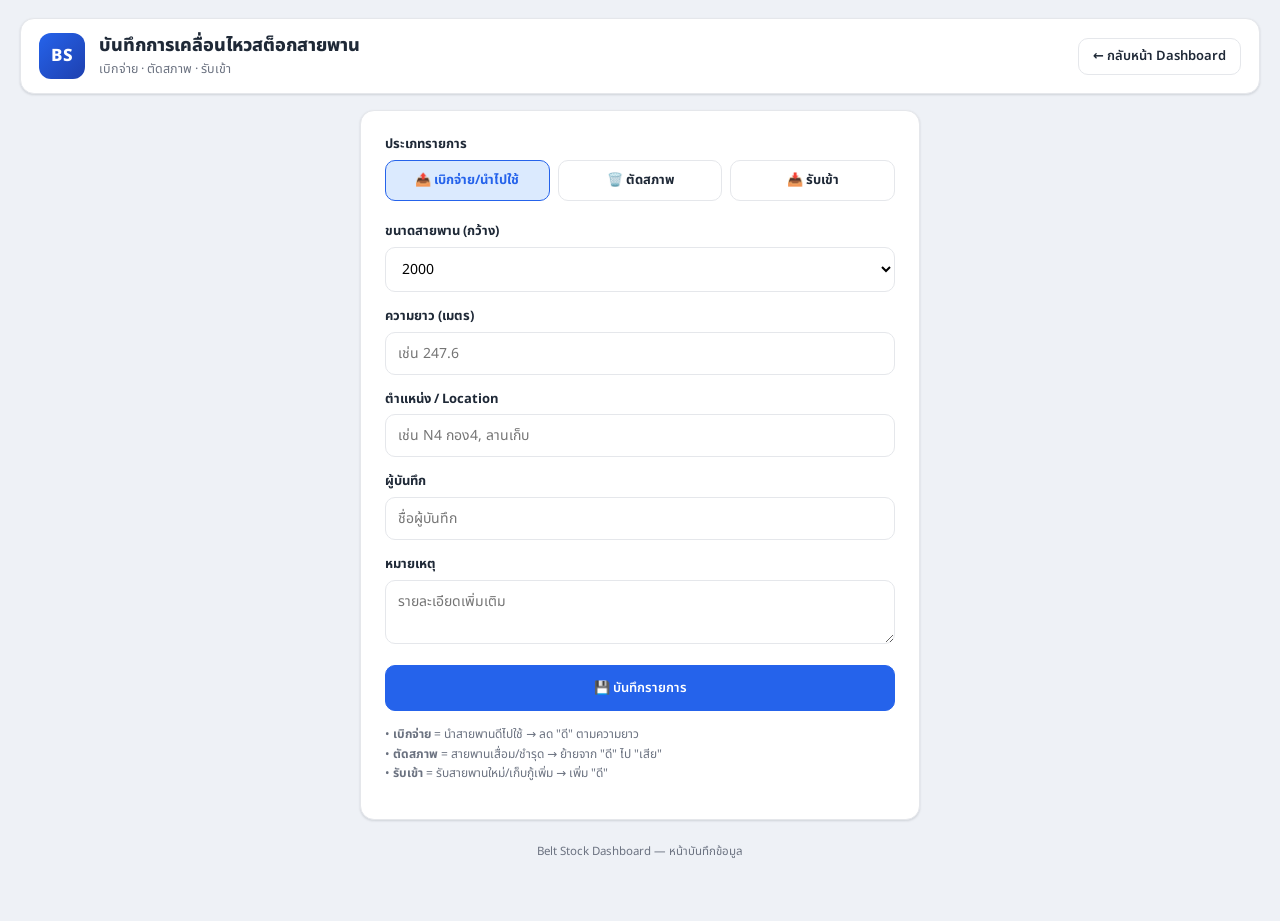
==== entry.html @ 64fa43e6 "Belt Stock Dashboard — interactive stock + budget dashboard Static site (HTML/CSS/Chart.js) with 2 t" ====
<!DOCTYPE html>
<html lang="th">
<head>
<meta charset="UTF-8">
<meta name="viewport" content="width=device-width, initial-scale=1">
<title>บันทึกเบิกจ่าย / ตัดสภาพ — Belt Stock</title>
<link rel="preconnect" href="https://fonts.googleapis.com">
<link href="https://fonts.googleapis.com/css2?family=Noto+Sans+Thai:wght@400;600;700;800&display=swap" rel="stylesheet">
<link rel="stylesheet" href="assets/styles.css">
</head>
<body>
<div class="wrap">
  <div class="topbar">
    <div class="logo">BS</div>
    <div class="brand">
      <h1>บันทึกการเคลื่อนไหวสต็อกสายพาน</h1>
      <p>เบิกจ่าย · ตัดสภาพ · รับเข้า</p>
    </div>
    <div class="spacer"></div>
    <a class="btn" href="index.html">← กลับหน้า Dashboard</a>
  </div>

  <div class="form-card">
    <div id="msg" class="msg hide"></div>

    <form id="entryForm">
      <div class="field">
        <label>ประเภทรายการ</label>
        <div class="seg">
          <label><input type="radio" name="type" value="เบิกจ่าย" checked><span>📤 เบิกจ่าย/นำไปใช้</span></label>
          <label><input type="radio" name="type" value="ตัดสภาพ"><span>🗑️ ตัดสภาพ</span></label>
          <label><input type="radio" name="type" value="รับเข้า"><span>📥 รับเข้า</span></label>
        </div>
      </div>

      <div class="field">
        <label>ขนาดสายพาน (กว้าง)</label>
        <select name="size" id="sizeSel" required>
          <option value="1800">1800</option>
          <option value="2000" selected>2000</option>
          <option value="2000 CR">2000 CR</option>
          <option value="2200">2200</option>
          <option value="2400 CR (DC)">2400 CR (DC)</option>
          <option value="2400 CR (Fine)">2400 CR (Fine)</option>
        </select>
      </div>

      <div class="field">
        <label>ความยาว (เมตร)</label>
        <input type="number" name="length" step="0.1" min="0" placeholder="เช่น 247.6" required>
      </div>

      <div class="field">
        <label>ตำแหน่ง / Location</label>
        <input type="text" name="location" placeholder="เช่น N4 กอง4, ลานเก็บ">
      </div>

      <div class="field">
        <label>ผู้บันทึก</label>
        <input type="text" name="by" placeholder="ชื่อผู้บันทึก">
      </div>

      <div class="field">
        <label>หมายเหตุ</label>
        <textarea name="note" rows="2" placeholder="รายละเอียดเพิ่มเติม"></textarea>
      </div>

      <button class="btn primary" type="submit" id="submitBtn" style="width:100%;justify-content:center;padding:12px">
        💾 บันทึกรายการ
      </button>
    </form>

    <p style="color:var(--muted);font-size:12px;margin-top:14px;line-height:1.6">
      • <b>เบิกจ่าย</b> = นำสายพานดีไปใช้ → ลด "ดี" ตามความยาว<br>
      • <b>ตัดสภาพ</b> = สายพานเสื่อม/ชำรุด → ย้ายจาก "ดี" ไป "เสีย"<br>
      • <b>รับเข้า</b> = รับสายพานใหม่/เก็บกู้เพิ่ม → เพิ่ม "ดี"
    </p>
  </div>

  <div class="foot">Belt Stock Dashboard — หน้าบันทึกข้อมูล</div>
</div>

<script src="assets/config.js"></script>
<script>
const msg = document.getElementById("msg");
function showMsg(text, ok){
  msg.textContent = text;
  msg.className = "msg " + (ok ? "ok" : "err");
}
document.getElementById("entryForm").addEventListener("submit", async function(e){
  e.preventDefault();
  const btn = document.getElementById("submitBtn");
  const fd = new FormData(this);
  const payload = {
    action: "addTxn",
    type: fd.get("type"),
    size: fd.get("size"),
    length: parseFloat(fd.get("length")) || 0,
    location: fd.get("location") || "",
    by: fd.get("by") || "",
    note: fd.get("note") || ""
  };
  if(!window.APP_CONFIG || !window.APP_CONFIG.API_URL){
    showMsg("⚠️ ยังไม่ได้ตั้งค่า API_URL ใน assets/config.js — บันทึกไม่ได้ (ดู README.md)", false);
    return;
  }
  btn.disabled = true; btn.textContent = "กำลังบันทึก…";
  try{
    // ใช้ text/plain เพื่อเลี่ยง CORS preflight ของ Apps Script
    const r = await fetch(window.APP_CONFIG.API_URL, {
      method: "POST",
      headers: { "Content-Type": "text/plain;charset=utf-8" },
      body: JSON.stringify(payload)
    });
    const j = await r.json();
    if(j.ok){
      showMsg("✅ บันทึกสำเร็จ! (" + payload.type + " " + payload.size + " : " + payload.length + " ม.)", true);
      this.reset();
    }else{
      showMsg("❌ ผิดพลาด: " + (j.error || "ไม่ทราบสาเหตุ"), false);
    }
  }catch(err){
    showMsg("❌ เชื่อมต่อไม่ได้: " + err.message, false);
  }finally{
    btn.disabled = false; btn.textContent = "💾 บันทึกรายการ";
  }
});
</script>
</body>
</html>
---- assets/styles.css ----
:root{
  --bg:#eef1f6; --card:#ffffff; --ink:#1f2937; --muted:#6b7280;
  --line:#e5e7eb; --primary:#2563eb; --primary-d:#1e40af;
  --green:#16a34a; --green-bg:#dcfce7; --red:#dc2626; --red-bg:#fee2e2;
  --amber:#d97706; --amber-bg:#fef3c7; --teal:#0d9488; --teal-bg:#ccfbf1;
  --blue-bg:#dbeafe; --shadow:0 1px 3px rgba(16,24,40,.08),0 1px 2px rgba(16,24,40,.06);
  --radius:14px;
}
*{box-sizing:border-box}
html,body{margin:0;padding:0}
body{
  font-family:'Noto Sans Thai','Inter',system-ui,-apple-system,'Segoe UI',sans-serif;
  background:var(--bg); color:var(--ink); font-size:14px; line-height:1.45;
}
a{color:inherit;text-decoration:none}
.wrap{max-width:1320px;margin:0 auto;padding:18px 20px 60px}

/* ---------- Header ---------- */
.topbar{display:flex;align-items:center;gap:14px;flex-wrap:wrap;
  background:var(--card);border:1px solid var(--line);border-radius:var(--radius);
  padding:14px 18px;box-shadow:var(--shadow);margin-bottom:16px}
.logo{width:46px;height:46px;border-radius:12px;background:linear-gradient(135deg,#2563eb,#1e40af);
  color:#fff;display:grid;place-items:center;font-weight:800;font-size:17px;letter-spacing:.5px}
.brand h1{font-size:18px;margin:0;font-weight:800}
.brand p{margin:2px 0 0;color:var(--muted);font-size:12.5px}
.spacer{flex:1}
.status{display:flex;align-items:center;gap:8px;font-size:12px;color:var(--muted)}
.dot{width:9px;height:9px;border-radius:50%;background:var(--green);box-shadow:0 0 0 3px var(--green-bg)}
.dot.off{background:var(--amber);box-shadow:0 0 0 3px var(--amber-bg)}
.btn{border:1px solid var(--line);background:#fff;border-radius:10px;padding:8px 14px;
  font-family:inherit;font-size:13px;font-weight:600;cursor:pointer;display:inline-flex;
  align-items:center;gap:7px;color:var(--ink);transition:.15s}
.btn:hover{background:#f8fafc;border-color:#cbd5e1}
.btn.primary{background:var(--primary);color:#fff;border-color:var(--primary)}
.btn.primary:hover{background:var(--primary-d)}

/* ---------- Tabs ---------- */
.tabs{display:flex;gap:6px;margin-bottom:16px;border-bottom:2px solid var(--line)}
.tab{padding:10px 18px;font-weight:700;font-size:14.5px;color:var(--muted);cursor:pointer;
  border-bottom:3px solid transparent;margin-bottom:-2px;transition:.15s}
.tab:hover{color:var(--ink)}
.tab.active{color:var(--primary);border-bottom-color:var(--primary)}

/* ---------- KPI cards ---------- */
.kpis{display:grid;grid-template-columns:repeat(auto-fit,minmax(210px,1fr));gap:14px;margin-bottom:16px}
.kpi{background:var(--card);border:1px solid var(--line);border-radius:var(--radius);
  padding:16px 18px;box-shadow:var(--shadow);position:relative;overflow:hidden}
.kpi .lab{font-size:12.5px;color:var(--muted);font-weight:600;margin-bottom:6px}
.kpi .val{font-size:26px;font-weight:800;letter-spacing:-.5px}
.kpi .sub{font-size:11.5px;color:var(--muted);margin-top:4px}
.kpi.feat{background:linear-gradient(135deg,#2563eb,#1e40af);color:#fff;border:none}
.kpi.feat .lab,.kpi.feat .sub{color:#dbeafe}
.kpi .bar{height:7px;border-radius:6px;background:#eef2ff;margin-top:9px;overflow:hidden}
.kpi .bar>span{display:block;height:100%;border-radius:6px;background:var(--primary)}
.kpi.feat .bar{background:rgba(255,255,255,.25)} .kpi.feat .bar>span{background:#fff}
.accent-g{border-left:4px solid var(--green)} .accent-r{border-left:4px solid var(--red)}
.accent-a{border-left:4px solid var(--amber)} .accent-t{border-left:4px solid var(--teal)}

/* ---------- Filter chips ---------- */
.chips{display:flex;gap:8px;flex-wrap:wrap;margin-bottom:14px}
.chip{padding:6px 14px;border-radius:999px;border:1px solid var(--line);background:#fff;
  font-size:13px;font-weight:600;cursor:pointer;color:var(--muted);transition:.15s}
.chip:hover{border-color:#cbd5e1}
.chip.active{background:var(--primary);color:#fff;border-color:var(--primary)}

/* ---------- Panels / charts ---------- */
.grid2{display:grid;grid-template-columns:1.25fr 1fr;gap:16px;margin-bottom:16px}
@media(max-width:900px){.grid2{grid-template-columns:1fr}}
.panel{background:var(--card);border:1px solid var(--line);border-radius:var(--radius);
  padding:16px 18px;box-shadow:var(--shadow)}
.panel h3{margin:0 0 12px;font-size:15px;font-weight:800}
.chart-box{position:relative;height:320px}

/* ---------- Table ---------- */
.tbl-wrap{overflow-x:auto}
table{width:100%;border-collapse:collapse;font-size:13px}
th,td{padding:10px 12px;text-align:right;white-space:nowrap}
th:first-child,td:first-child,th.l,td.l{text-align:left}
thead th{background:#f8fafc;color:var(--muted);font-weight:700;border-bottom:2px solid var(--line);
  position:sticky;top:0}
tbody tr{border-bottom:1px solid var(--line)}
tbody tr:hover{background:#f9fafb}
tfoot td{font-weight:800;border-top:2px solid var(--line);background:#f8fafc}
.pill{display:inline-block;padding:3px 10px;border-radius:999px;font-size:12px;font-weight:700}
.p-g{background:var(--green-bg);color:var(--green)} .p-r{background:var(--red-bg);color:var(--red)}
.p-a{background:var(--amber-bg);color:var(--amber)} .p-b{background:var(--blue-bg);color:var(--primary-d)}
.txt-g{color:var(--green);font-weight:700} .txt-r{color:var(--red);font-weight:700}

/* ---------- Misc ---------- */
.hide{display:none!important}
.banner{background:var(--amber-bg);color:#92400e;border:1px solid #fde68a;border-radius:10px;
  padding:10px 14px;font-size:12.5px;margin-bottom:14px;font-weight:600}
.foot{margin-top:24px;color:var(--muted);font-size:11.5px;text-align:center}
.spin{animation:spin 1s linear infinite}
@keyframes spin{to{transform:rotate(360deg)}}

/* ---------- Entry form ---------- */
.form-card{max-width:560px;margin:0 auto;background:var(--card);border:1px solid var(--line);
  border-radius:var(--radius);box-shadow:var(--shadow);padding:24px}
.field{margin-bottom:15px}
.field label{display:block;font-size:13px;font-weight:700;margin-bottom:6px}
.field input,.field select,.field textarea{width:100%;padding:10px 12px;border:1px solid var(--line);
  border-radius:10px;font-family:inherit;font-size:14px;background:#fff}
.field input:focus,.field select:focus,.field textarea:focus{outline:none;border-color:var(--primary);
  box-shadow:0 0 0 3px var(--blue-bg)}
.seg{display:flex;gap:8px}
.seg label{flex:1;text-align:center;padding:10px;border:1px solid var(--line);border-radius:10px;
  cursor:pointer;font-weight:700;font-size:13px}
.seg input{display:none}
.seg input:checked+span{color:var(--primary)}
.seg label:has(input:checked){border-color:var(--primary);background:var(--blue-bg)}
.msg{padding:12px 14px;border-radius:10px;font-weight:600;font-size:13px;margin-bottom:14px}
.msg.ok{background:var(--green-bg);color:#166534} .msg.err{background:var(--red-bg);color:#991b1b}
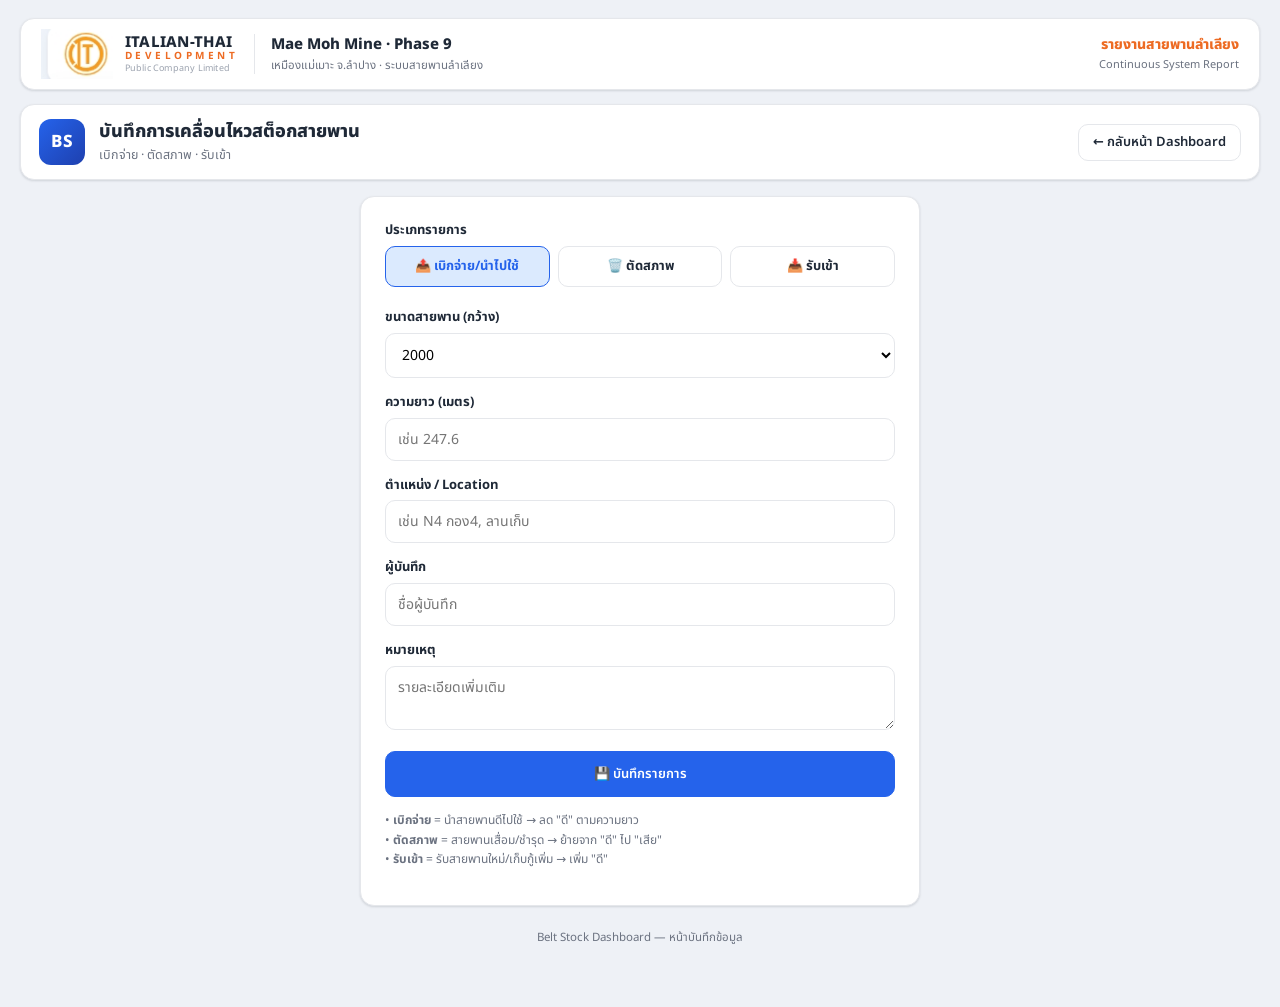
==== commit be9af0d9: "Add ITALIAN-THAI brand header with real ITD logo (logo.jpg) Co-Authored-By: Claude Opus 4.8 <noreply" ====
--- a/entry.html
+++ b/entry.html
@@ -10,6 +10,29 @@
 </head>
 <body>
 <div class="wrap">
+  <!-- Brand bar -->
+  <div class="brandbar">
+    <div class="bb-left">
+      <img class="bb-logo" src="assets/logo.jpg" alt="Italian-Thai Development">
+
+      <div class="bb-company">
+        <div class="bb-co1">ITALIAN-THAI</div>
+        <div class="bb-co2">DEVELOPMENT</div>
+        <div class="bb-co3">Public Company Limited</div>
+      </div>
+    </div>
+    <div class="bb-divider"></div>
+    <div class="bb-center">
+      <div class="bb-title">Mae Moh Mine · Phase 9</div>
+      <div class="bb-sub">เหมืองแม่เมาะ จ.ลำปาง · ระบบสายพานลำเลียง</div>
+    </div>
+    <div class="bb-spacer"></div>
+    <div class="bb-right">
+      <div class="bb-rep-th">รายงานสายพานลำเลียง</div>
+      <div class="bb-rep-en">Continuous System Report</div>
+    </div>
+  </div>
+
   <div class="topbar">
     <div class="logo">BS</div>
     <div class="brand">
--- a/assets/styles.css
+++ b/assets/styles.css
@@ -14,6 +14,25 @@
 }
 a{color:inherit;text-decoration:none}
 .wrap{max-width:1320px;margin:0 auto;padding:18px 20px 60px}
+
+/* ---------- Brand bar (ITALIAN-THAI) ---------- */
+.brandbar{display:flex;align-items:center;gap:16px;background:#fff;border:1px solid var(--line);
+  border-radius:var(--radius);box-shadow:var(--shadow);padding:10px 20px;margin-bottom:14px}
+.bb-left{display:flex;align-items:center;gap:12px}
+.bb-logo{height:50px;width:auto;flex:none;display:block}
+.bb-company{line-height:1.08}
+.bb-co1{font-weight:800;font-size:15px;color:#1f2937;letter-spacing:.3px}
+.bb-co2{font-weight:700;font-size:10px;color:#ed6b23;letter-spacing:3.5px}
+.bb-co3{font-size:9px;color:#9ca3af;margin-top:2px;letter-spacing:.2px}
+.bb-divider{width:1px;align-self:stretch;background:var(--line);margin:5px 0}
+.bb-center .bb-title{font-weight:800;font-size:15px;color:#1f2937}
+.bb-center .bb-sub{font-size:11.5px;color:var(--muted);margin-top:2px}
+.bb-spacer{flex:1}
+.bb-right{text-align:right}
+.bb-rep-th{font-weight:800;font-size:14px;color:#ed6b23}
+.bb-rep-en{font-size:11px;color:var(--muted);margin-top:2px}
+@media(max-width:820px){.bb-center,.bb-divider{display:none}}
+@media(max-width:520px){.bb-co3{display:none}}
 
 /* ---------- Header ---------- */
 .topbar{display:flex;align-items:center;gap:14px;flex-wrap:wrap;
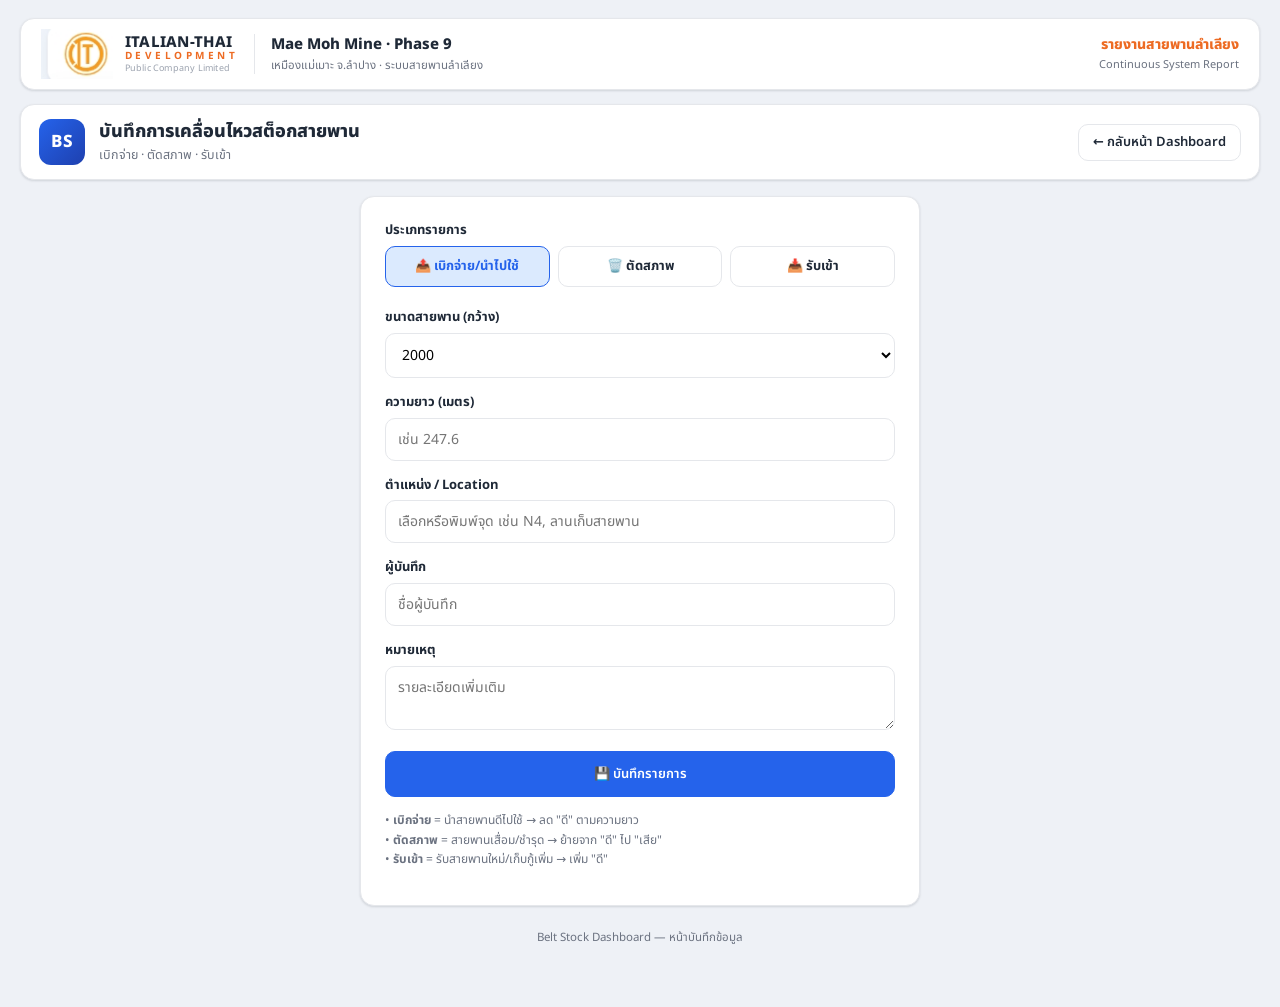
==== commit 3e044cbc: "เพิ่มรายการจุด/Location จากไฟล์ Excel ต้นฉบับ (23 จุด) ลง dropdown - เก็บ window.LOCATIONS เป็นค่ากล" ====
--- a/entry.html
+++ b/entry.html
@@ -75,7 +75,8 @@
 
       <div class="field">
         <label>ตำแหน่ง / Location</label>
-        <input type="text" name="location" placeholder="เช่น N4 กอง4, ลานเก็บ">
+        <input type="text" name="location" list="locList" placeholder="เลือกหรือพิมพ์จุด เช่น N4, ลานเก็บสายพาน" autocomplete="off">
+        <datalist id="locList"></datalist>
       </div>
 
       <div class="field">
@@ -105,6 +106,13 @@
 
 <script src="assets/config.js"></script>
 <script>
+// เติมรายการจุด/Location ลง datalist จากค่ากลางใน config.js
+(function(){
+  const dl = document.getElementById("locList");
+  (window.LOCATIONS || []).forEach(loc=>{
+    const o = document.createElement("option"); o.value = loc; dl.appendChild(o);
+  });
+})();
 const msg = document.getElementById("msg");
 function showMsg(text, ok){
   msg.textContent = text;
--- a/assets/styles.css
+++ b/assets/styles.css
@@ -75,12 +75,34 @@
 .accent-g{border-left:4px solid var(--green)} .accent-r{border-left:4px solid var(--red)}
 .accent-a{border-left:4px solid var(--amber)} .accent-t{border-left:4px solid var(--teal)}
 
-/* ---------- Filter chips ---------- */
+/* ---------- Filter chips (legacy) ---------- */
 .chips{display:flex;gap:8px;flex-wrap:wrap;margin-bottom:14px}
 .chip{padding:6px 14px;border-radius:999px;border:1px solid var(--line);background:#fff;
   font-size:13px;font-weight:600;cursor:pointer;color:var(--muted);transition:.15s}
 .chip:hover{border-color:#cbd5e1}
 .chip.active{background:var(--primary);color:#fff;border-color:var(--primary)}
+
+/* ---------- Filter bar (dropdowns) ---------- */
+.filterbar{display:grid;grid-template-columns:repeat(auto-fit,minmax(140px,1fr));
+  gap:12px;background:#fff;border:1px solid var(--line);border-radius:14px;
+  padding:14px 16px;margin-bottom:16px;box-shadow:0 1px 2px rgba(15,23,42,.04)}
+.fb-item{display:flex;flex-direction:column;gap:5px;min-width:0}
+.fb-item label{font-size:11px;font-weight:700;color:var(--muted);
+  text-transform:uppercase;letter-spacing:.03em}
+.fb-item select{width:100%;padding:9px 30px 9px 12px;border:1px solid var(--line);
+  border-radius:9px;font-size:13px;font-weight:600;color:var(--ink,#0f172a);background:#fff;
+  font-family:inherit;cursor:pointer;transition:.15s;appearance:none;-webkit-appearance:none;
+  background-image:url("data:image/svg+xml,%3Csvg xmlns='http://www.w3.org/2000/svg' width='12' height='12' viewBox='0 0 24 24' fill='none' stroke='%2364748b' stroke-width='3' stroke-linecap='round'%3E%3Cpath d='M6 9l6 6 6-6'/%3E%3C/svg%3E");
+  background-repeat:no-repeat;background-position:right 11px center}
+.fb-item select:hover{border-color:#cbd5e1}
+.fb-item select:focus{outline:none;border-color:var(--primary);
+  box-shadow:0 0 0 3px rgba(37,99,235,.12)}
+.fb-item.changed select{border-color:var(--primary);color:var(--primary)}
+.fb-reset{align-self:end}
+.fb-reset button{padding:9px 14px;border:1px solid var(--line);border-radius:9px;
+  background:#f8fafc;font-size:13px;font-weight:600;color:var(--muted);cursor:pointer;
+  font-family:inherit;white-space:nowrap;transition:.15s}
+.fb-reset button:hover{border-color:#cbd5e1;color:var(--ink,#0f172a)}
 
 /* ---------- Panels / charts ---------- */
 .grid2{display:grid;grid-template-columns:1.25fr 1fr;gap:16px;margin-bottom:16px}
